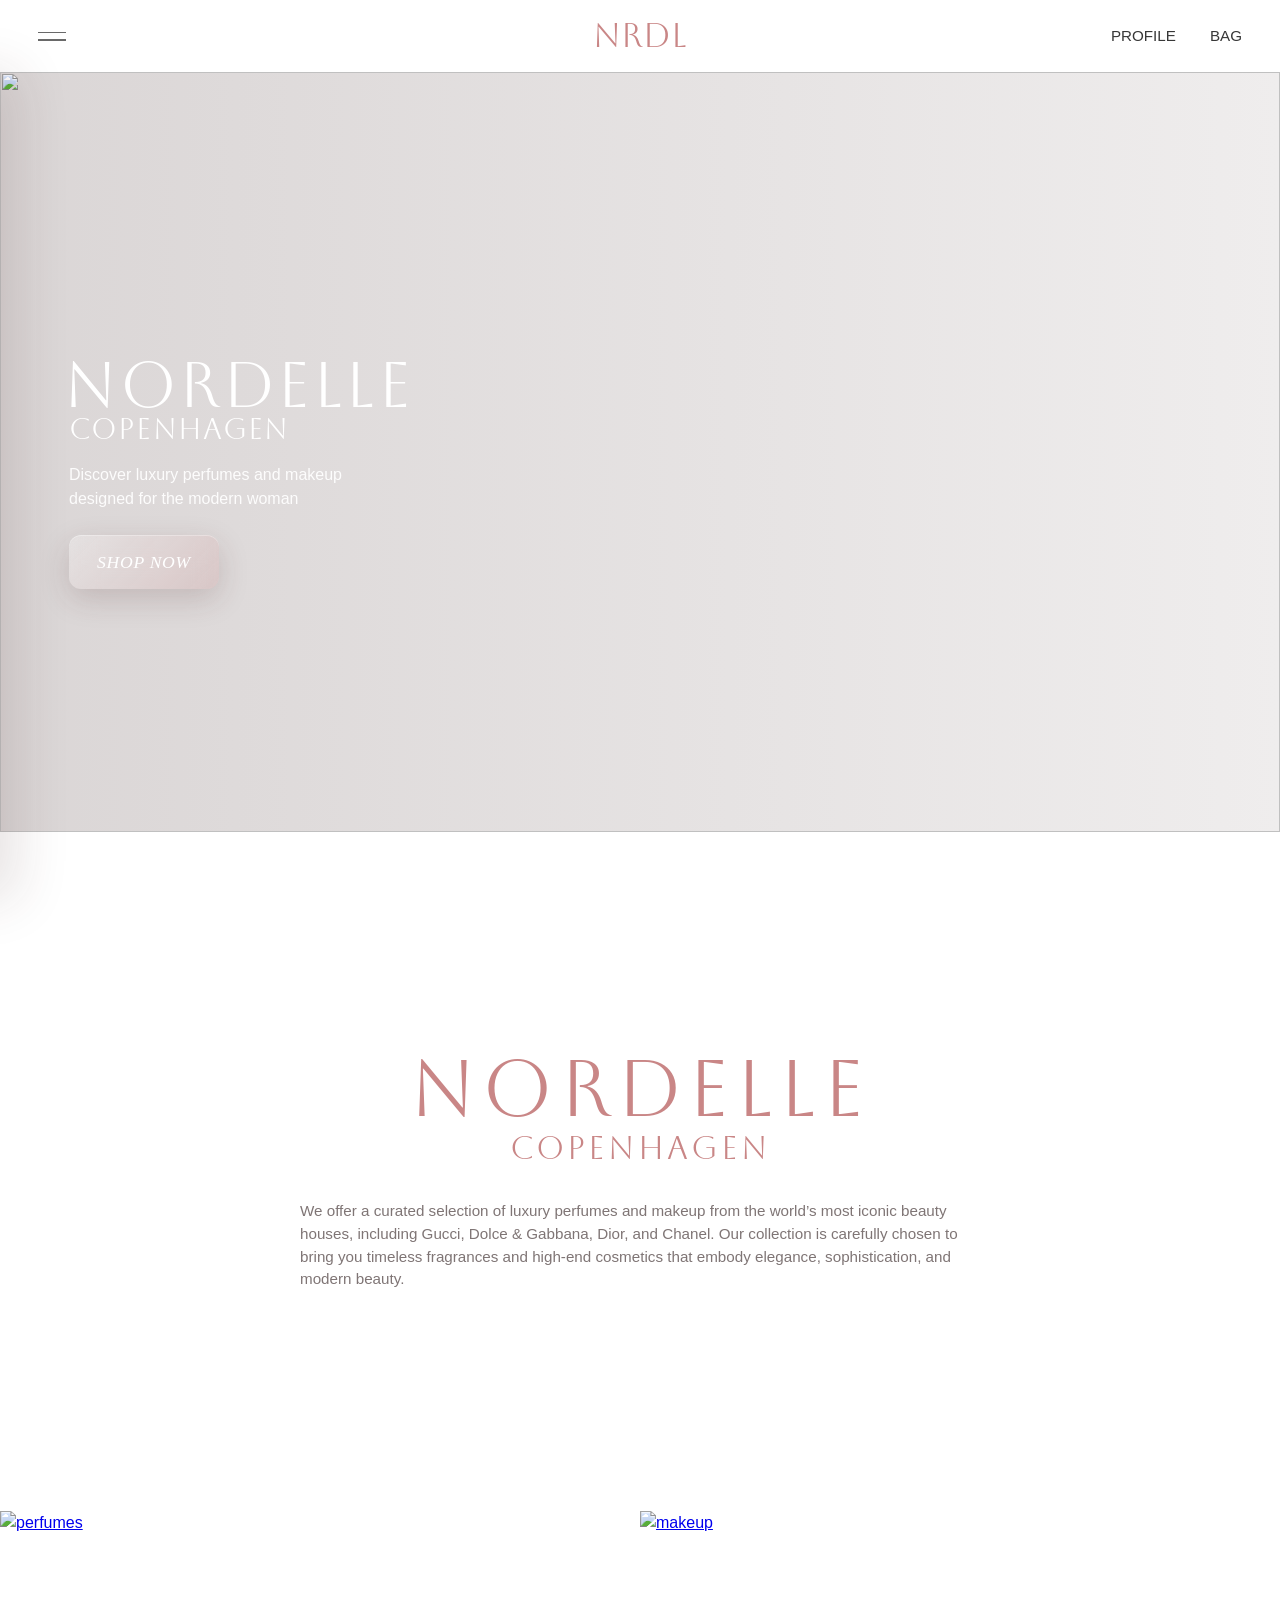
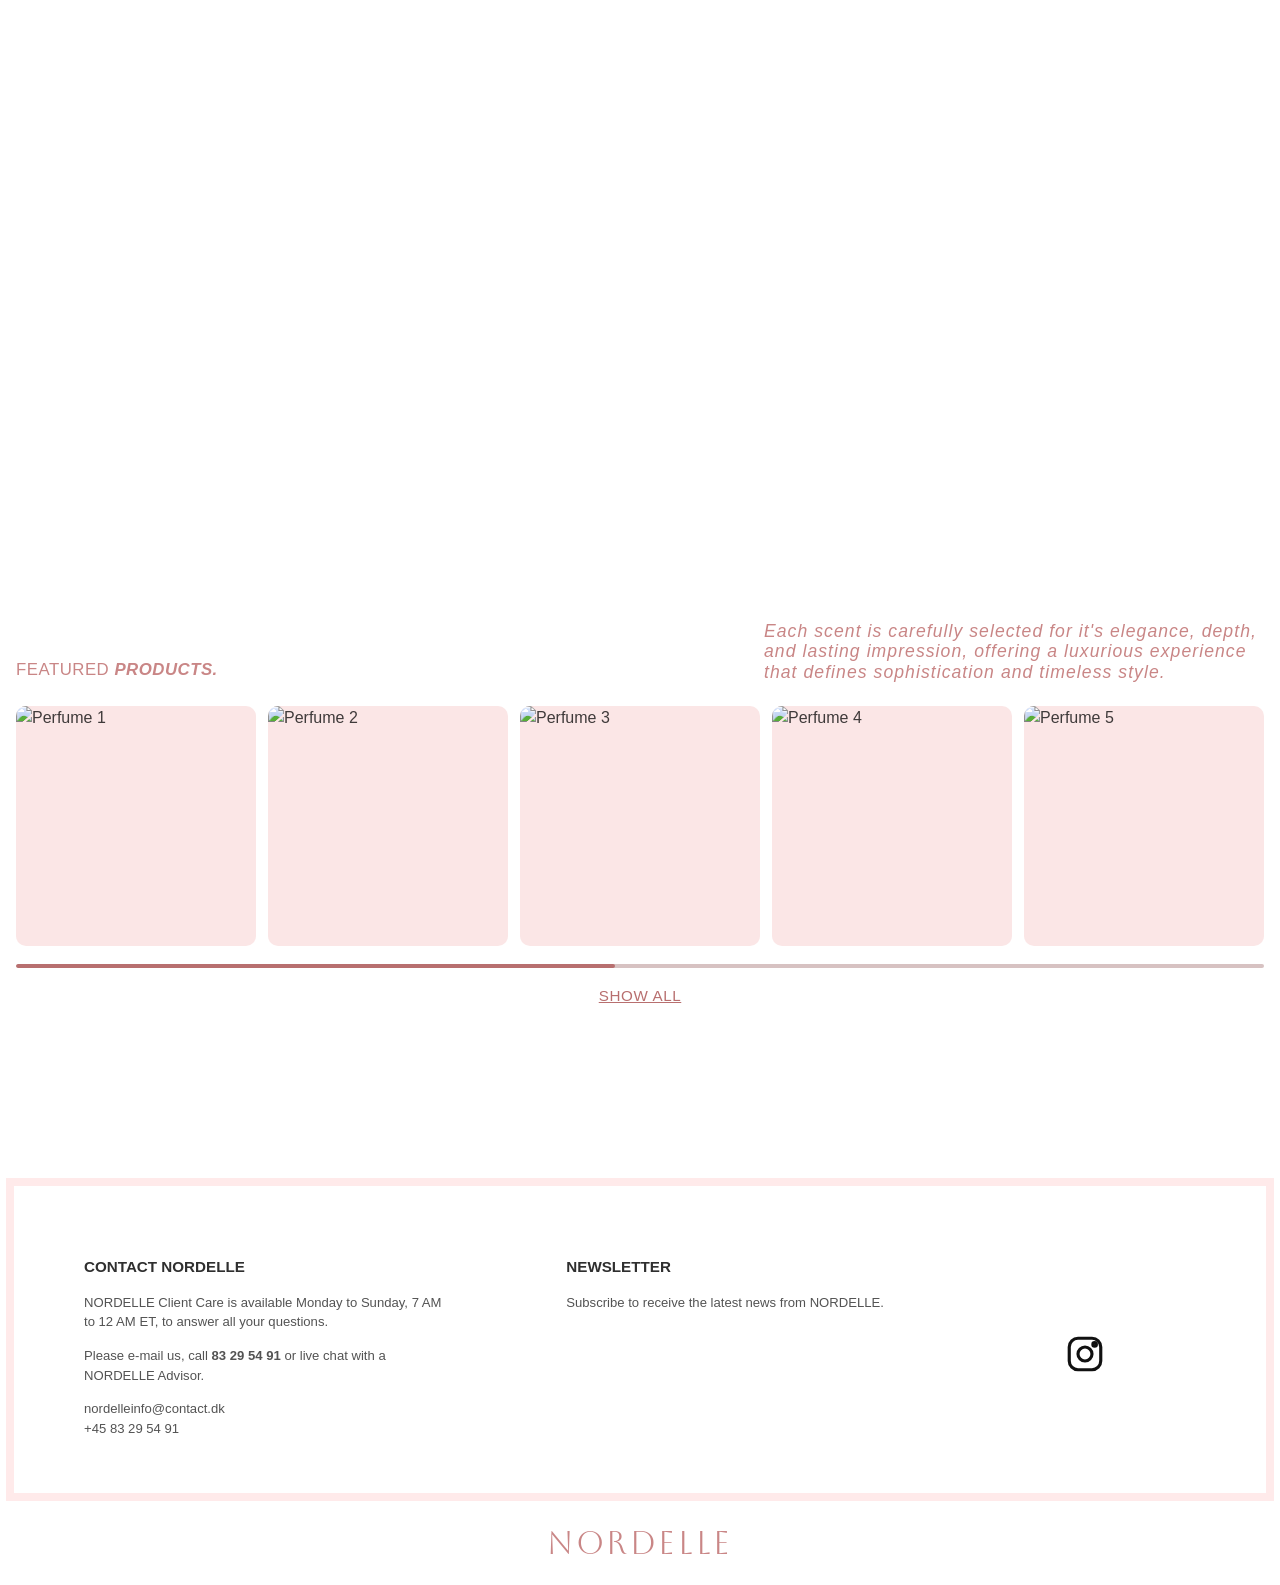
==== index.html @ d3d532df "Add files via upload" ====
<!doctype html>
<html lang="da">
  <head>
    <meta charset="UTF-8" />
    <meta name="viewport" content="width=device-width, initial-scale=1.0" />
    <title>Nordelle Copenhagen</title>
    <link rel="stylesheet" href="css/index.css" />
    <link rel="stylesheet" href="css/generel.css" />
    <link rel="stylesheet" href="css/header_footer.css" />
    <link rel="preconnect" href="https://fonts.googleapis.com" />
    <link rel="preconnect" href="https://fonts.gstatic.com" crossorigin />
    <link rel="preconnect" href="https://fonts.googleapis.com" />
    <link rel="preconnect" href="https://fonts.gstatic.com" crossorigin />
    <link
      href="https://fonts.googleapis.com/css2?family=Aboreto&display=swap"
      rel="stylesheet"
    />
    <meta name="robots" content="noindex" />
  </head>
  <body>
    <!-- Header -->
    <header class="site-header">
      <div class="nav-left">
        <button
          class="menu-btn"
          type="button"
          aria-label="Open menu"
          aria-expanded="false"
          aria-controls="site-menu"
        >
          <span></span>
          <span></span>
        </button>
      </div>

      <a class="logo" href="index.html">NRDL</a>

      <nav class="nav-right">
        <a href="#">PROFILE</a>
        <a href="#">BAG</a>
      </nav>
    </header>

    <!-- Burgermenu -->
    <div class="menu-backdrop" hidden></div>
    <aside class="site-menu" id="site-menu" aria-hidden="true">
      <div class="site-menu-inner">
        <p class="site-menu-label">Collections</p>
        <nav class="site-menu-nav" aria-label="Site menu">
          <a href="parfumer.html">Perfumes</a>
          <a href="makeup.html">Makeup</a>
        </nav>
      </div>
    </aside>
    <!-- Hero -->
    <section class="hero">
      <div class="hero-overlay">
        <div class="hero-content">
          <h1>NORDELLE</h1>
          <h2 class="undertekst">COPENHAGEN</h2>
          <p>
            Discover luxury perfumes and makeup designed for the modern woman
          </p>
          <a href="parfumer.html" class="btn-shop">SHOP NOW</a>
        </div>
        <img class="BG" src="billeder/BG.png" alt="" />
      </div>
    </section>

    <!-- Intro -->
    <section class="intro">
      <div class="intro-inner">
        <h2>NORDELLE</h2>
        <span class="subheading">COPENHAGEN</span>
        <p>
          We offer a curated selection of luxury perfumes and makeup from the
          world’s most iconic beauty houses, including Gucci, Dolce &amp;
          Gabbana, Dior, and Chanel. Our collection is carefully chosen to bring
          you timeless fragrances and high-end cosmetics that embody elegance,
          sophistication, and modern beauty.
        </p>
      </div>
    </section>

    <!-- Categories -->
    <section class="categories">
      <a class="perfume-category category-perfume" href="parfumer.html">
        <img src="billeder/PARFUME.png" alt="perfumes" />
        <span class="mobile-category-title">Perfumes</span>
        <span class="category-overlay">
          <span class="category-overlay-text">VIEW OUR PERFUMES</span>
        </span>
      </a>

      <a class="makeup-category category-makeup" href="makeup.html">
        <img src="billeder/MAKE UP.png" alt="makeup" />
        <span class="mobile-category-title">Makeup</span>
        <span class="category-overlay">
          <span class="category-overlay-text">VIEW OUR MAKEUP</span>
        </span>
      </a>
    </section>

    <!-- Products -->
    <section class="products-section">
      <div class="products-header">
        <div>
          <h3>FEATURED <em>PRODUCTS.</em></h3>
        </div>
        <p>
          Each scent is carefully selected for it's elegance, depth, and lasting
          impression, offering a luxurious experience that defines
          sophistication and timeless style.
        </p>
      </div>

      <div class="product-slider">
        <div class="product-card">
          <img src="billeder/calvin.png" alt="Perfume 1" />
        </div>
        <div class="product-card">
          <img src="billeder/chanel.png" alt="Perfume 2" />
        </div>
        <div class="product-card">
          <img src="billeder/dolce.png" alt="Perfume 3" />
        </div>
        <div class="product-card">
          <img src="billeder/gucci.png" alt="Perfume 4" />
        </div>
        <div class="product-card">
          <img src="billeder/dior.png" alt="Perfume 5" />
        </div>
      </div>

      <div class="slider-line">
        <div class="slider-progress"></div>
      </div>

      <div class="show-all-wrap">
        <a href="perfumes.html" class="show-all">SHOW ALL</a>
      </div>
    </section>

    <!-- Footer -->
    <footer class="site-footer">
      <div class="footer-box">
        <div class="footer-col">
          <h4>CONTACT NORDELLE</h4>
          <p>
            NORDELLE Client Care is available Monday to Sunday, 7 AM to 12 AM
            ET, to answer all your questions.
          </p>
          <p>
            Please e-mail us, call <strong>83 29 54 91</strong> or live chat
            with a NORDELLE Advisor.
          </p>
          <p>
            nordelleinfo@contact.dk<br />
            +45 83 29 54 91
          </p>
        </div>

        <div class="footer-col">
          <h4>NEWSLETTER</h4>
          <p>Subscribe to receive the latest news from NORDELLE.</p>
        </div>

        <div class="footer-col footer-social">
          <a href="#" aria-label="Instagram" class="instagram-icon">
            <svg
              viewBox="0 0 24 24"
              fill="none"
              stroke="currentColor"
              stroke-width="1.8"
              stroke-linecap="round"
              stroke-linejoin="round"
            >
              <rect x="3" y="3" width="18" height="18" rx="5" ry="5"></rect>
              <circle cx="12" cy="12" r="4"></circle>
              <circle cx="17.5" cy="6.5" r="1"></circle>
            </svg>
          </a>
        </div>
      </div>

      <div class="footer-brand">NORDELLE</div>
    </footer>
    <script src="menu.js"></script>
  </body>
</html>
---- css/index.css ----
* {
  margin: 0;
  padding: 0;
  box-sizing: border-box;
}

:root {
  --bg: #ffffff;
  --rose: #c98686;
  --rose-dark: #b86f6f;
  --text: #3f3a3a;
  --muted: #7f7575;
  --white: #ffffff;
  --border-soft: #ead6d6;
}

body {
  background: var(--bg);
  color: var(--text);
  font-family: "Montserrat", sans-serif;
  line-height: 1.5;
}

body > * {
  max-width: 1500px;
  margin-left: auto;
  margin-right: auto;
}

/* Header */
.site-header {
  position: sticky;
  top: 0;
  z-index: 20;
  height: 72px;
  background: #ffffffff;
  display: grid;
  grid-template-columns: 1fr auto 1fr;
  align-items: center;
  padding: 0 38px;
}

.logo {
  justify-self: center;
  font-family: Aboreto;
  font-weight: 400;
  font-style: normal;
  font-size: 2.1rem;
  color: var(--rose);
}

.nav-left {
  justify-self: start;
}

.menu-btn {
  background: transparent;
  border: none;
  cursor: pointer;
  width: 28px;
  display: flex;
  flex-direction: column;
  gap: 6px;
  position: relative;
  z-index: 41;
}

.menu-btn span {
  display: block;
  height: 1.5px;
  width: 100%;
  background: #696969;
  transition:
    transform 0.25s ease,
    opacity 0.25s ease;
}

body.menu-open {
  overflow: hidden;
}

body.menu-open .menu-btn span:first-child {
  transform: translateY(3.75px) rotate(45deg);
}

body.menu-open .menu-btn span:last-child {
  transform: translateY(-3.75px) rotate(-45deg);
}

.menu-backdrop {
  position: fixed;
  inset: 0;
  z-index: 30;
  background: rgba(32, 18, 18, 0.24);
  backdrop-filter: blur(6px);
  -webkit-backdrop-filter: blur(6px);
}

.site-menu {
  position: fixed;
  top: 72px;
  left: 0;
  bottom: 0;
  width: min(360px, 86vw);
  z-index: 40;
  background: rgba(255, 250, 250, 0.82);
  border-right: 1px solid rgba(201, 134, 134, 0.22);
  box-shadow: 18px 0 50px rgba(66, 37, 37, 0.12);
  backdrop-filter: blur(20px);
  -webkit-backdrop-filter: blur(20px);
  transform: translateX(-100%);
  transition: transform 0.3s ease;
}

body.menu-open .site-menu {
  transform: translateX(0);
}

.site-menu-inner {
  padding: 34px 26px;
}

.site-menu-label {
  margin-bottom: 18px;
  color: var(--muted);
  font-size: 0.82rem;
  letter-spacing: 0.16em;
  text-transform: uppercase;
}

.site-menu-nav {
  display: grid;
  gap: 12px;
}

.site-menu-nav a {
  color: var(--text);
  text-decoration: none;
  font-family: "Cormorant Garamond", serif;
  font-size: 2rem;
  letter-spacing: 0.04em;
}

.site-menu-nav a:hover,
.site-menu-nav a:focus-visible {
  color: var(--rose);
}

.nav-right {
  justify-self: end;
  display: flex;
  gap: 34px;
}

.nav-right a {
  text-decoration: none;
  color: #373737;
  font-size: 0.95rem;
  font-weight: 500;
}

/* Hero */
.hero {
  min-height: 760px;
  background:
    linear-gradient(to right, rgba(51, 26, 26, 0.18), rgba(51, 26, 26, 0.08)),
    url("images/hero.jpg") center center / cover no-repeat;
  position: relative;
}

.hero-overlay {
  min-height: 760px;
  display: flex;
  align-items: center;
  padding: 0 64px;
  position: relative;
  overflow: hidden;
}

.hero-content {
  max-width: 420px;
  color: var(--white);
  margin-top: 40px;
  position: relative;
  z-index: 2;
}

.hero-content h1 {
  font-family: aboreto;
  font-size: 4rem;
  font-weight: 400;
  line-height: 0.95;
  letter-spacing: 0.04em;
  margin-bottom: 20px;
}

.hero-content p {
  font-size: 1rem;
  max-width: 320px;
  margin-bottom: 24px;
  color: rgba(255, 255, 255, 0.92);
  margin-left: 5px;
}

.undertekst {
  font-family: Aboreto;
  font-size: 1.8rem;
  font-weight: 400;
  line-height: 0.95;
  letter-spacing: 0.04em;
  margin-top: -20px;
  margin-bottom: 20px;
  margin-left: 5px;
}
.btn-shop {
  display: inline-block;
  min-width: 150px;
  text-align: center;
  text-decoration: none;
  padding: 14px 26px;
  border-radius: 12px;
  background: linear-gradient(135deg, #ffffff42, #c9868638);
  margin-left: 5px;
  box-shadow:
    inset 0 1px 0 rgba(255, 255, 255, 0.32),
    0 10px 30px rgba(77, 39, 39, 0.18);
  backdrop-filter: blur(12px);
  -webkit-backdrop-filter: blur(12px);
  color: var(--white);
  font-family: "Cormorant Garamond", serif;
  font-style: italic;
  font-size: 1.1rem;
  letter-spacing: 0.04em;
  transition:
    transform 0.25s ease,
    background 0.25s ease,
    border-color 0.25s ease,
    box-shadow 0.25s ease;
}

.btn-shop:hover {
  background: linear-gradient(
    135deg,
    rgba(236, 120, 120, 0.34),
    rgba(201, 134, 134, 0.32)
  );

  box-shadow:
    inset 0 1px 0 rgba(255, 255, 255, 0.4),
    0 14px 34px rgba(77, 39, 39, 0.24);
  color: var(--white);
}

.BG {
  position: absolute;
  inset: 0;
  width: 100%;
  height: 100%;
  object-fit: cover;
  object-position: center 5%;
  z-index: 1;
}

/* Intro */
.intro {
  padding: 220px 20px 220px;
}

.intro-inner {
  max-width: 760px;
  margin: 0 auto;
  text-align: center;
}

.intro h2 {
  font-family: aboreto;
  font-size: 5rem;
  font-weight: 400;
  letter-spacing: 0.08em;
  line-height: 0.9;
  color: var(--rose);
}

.subheading {
  display: block;
  font-family: Aboreto;
  color: var(--rose);
  font-size: 2rem;
  letter-spacing: 0.1em;
  margin-bottom: 28px;
}

.intro p {
  max-width: 680px;
  margin: 0 auto;
  font-size: 0.95rem;
  color: var(--muted);
  text-align: left;
}

/* Categories */
.categories {
  width: 100%;
  margin: 0 auto;
  display: grid;
  grid-template-columns: repeat(2, minmax(0, 1fr));
  gap: 0;
}

.perfume-category,
.makeup-category {
  position: relative;
  display: block;
  width: 100%;
  min-width: 0;
  overflow: hidden;
}

.perfume-category img,
.makeup-category img {
  display: block;
  width: 100%;
  height: 620px;
  object-fit: cover;
  transition: transform 0.35s ease;
}

.category-overlay {
  position: absolute;
  inset: 0;
  display: grid;
  place-items: center;
  background: rgba(201, 134, 134, 0.18);
  backdrop-filter: blur(0px);
  -webkit-backdrop-filter: blur(0px);
  opacity: 0;
  transition:
    opacity 0.35s ease,
    backdrop-filter 0.35s ease,
    -webkit-backdrop-filter 0.35s ease,
    background 0.35s ease;
}

.mobile-category-title {
  display: none;
}

.category-overlay-text {
  color: var(--white);
  font-family: inter, sans-serif;
  font-weight: 300;
  font-size: clamp(1rem, 1.8vw, 1.5rem);
  letter-spacing: 0.18em;
  text-transform: uppercase;
  padding: 14px 22px;
  border: 1px solid rgba(255, 255, 255, 0.5);
  background: rgba(255, 255, 255, 0.08);
  box-shadow: 0 10px 30px rgba(111, 63, 63, 0.16);
  transform: translateY(10px);
  transition:
    transform 0.35s ease,
    background 0.35s ease,
    border-color 0.35s ease;
}

.category-perfume:hover img,
.category-makeup:hover img,
.category-perfume:focus-visible img,
.category-makeup:focus-visible img {
  transform: scale(1.03);
}

.category-perfume:hover .category-overlay,
.category-makeup:hover .category-overlay,
.category-perfume:focus-visible .category-overlay,
.category-makeup:focus-visible .category-overlay {
  opacity: 1;
  background: rgba(201, 134, 134, 0.3);
  backdrop-filter: blur(14px);
  -webkit-backdrop-filter: blur(14px);
}

.category-perfume:hover .category-overlay-text,
.category-makeup:hover .category-overlay-text,
.category-perfume:focus-visible .category-overlay-text,
.category-makeup:focus-visible .category-overlay-text {
  transform: translateY(0);
  background: rgba(255, 255, 255, 0.14);
  border-color: rgba(255, 255, 255, 0.7);
}

.category-card {
  position: relative;
  min-height: 420px;
  background-size: cover;
  background-position: center;
  text-decoration: none;
  overflow: hidden;
}

.category-card::after {
  content: "";
  position: absolute;
  inset: 0;
  background: linear-gradient(to top, rgba(0, 0, 0, 0.18), rgba(0, 0, 0, 0.02));
}

.category-card span {
  position: absolute;
  left: 18px;
  bottom: 18px;
  z-index: 2;
  color: white;
  font-family: "Montserrat", sans-serif;
  font-size: 1.15rem;
  letter-spacing: 0.06em;
  font-weight: 300;
}

.category-perfume {
  background-image: url("images/category-perfume.jpg");
}

.category-makeup {
  background-image: url("images/category-makeup.jpg");
}

/* Products */
.products-section {
  padding: 90px 16px 100px;
}

.products-header {
  max-width: 1600px;
  margin: 0 auto 24px;
  display: grid;
  grid-template-columns: 1.2fr 1fr;
  gap: 40px;
  align-items: end;
}

.products-header h3 {
  font-size: 1.05rem;
  font-weight: 400;
  color: var(--rose);
  letter-spacing: 0.03em;
}

.products-header h3 em {
  font-style: italic;
  font-weight: 600;
}

.products-header p {
  font-family: inter, sans-serif;
  font-weight: 300;
  font-style: italic;
  color: var(--rose);
  font-size: 1.1rem;
  letter-spacing: 0.06em;
  max-width: 500px;
  justify-self: end;
  line-height: 1.15;
}

.product-slider {
  max-width: 1600px;
  margin: 0 auto;
  display: grid;
  grid-template-columns: repeat(5, minmax(200px, 1fr));
  gap: 12px;
  overflow: hidden;
}

.product-card {
  background: #fbe6e6;
  border-radius: 10px;
  overflow: hidden;
  aspect-ratio: 1 / 1;
}

.product-card img {
  width: 100%;
  height: 100%;
  object-fit: cover;
  display: block;
}

/* Slider line */
.slider-line {
  max-width: 1560px;
  height: 4px;
  background: #d7c2c2;
  margin: 18px auto 16px;
  border-radius: 999px;
  overflow: hidden;
}

.slider-progress {
  width: 48%;
  height: 100%;
  background: var(--rose-dark);
  border-radius: 999px;
}

/* Show all */
.show-all-wrap {
  text-align: center;
}

.show-all {
  color: var(--rose-dark);
  text-decoration: underline;
  font-size: 0.95rem;
  letter-spacing: 0.04em;
}

/* Footer */
.site-footer {
  padding: 70px 6px 18px;
}

.footer-box {
  max-width: 1580px;
  margin: 0 auto;
  background: #ffffff;
  border: 8px solid #ffeaea;
  min-height: 290px;
  display: grid;
  grid-template-columns: 1.2fr 1fr 0.6fr;
  gap: 40px;
  padding: 70px 70px 40px;
  align-items: start;
}

.footer-col h4 {
  font-size: 0.95rem;
  margin-bottom: 14px;
  font-weight: 700;
  color: #2f2f2f;
}

.footer-col p {
  font-size: 0.82rem;
  color: #535353;
  max-width: 360px;
  margin-bottom: 14px;
}

.footer-social {
  display: flex;
  justify-content: center;
  align-items: center;
  height: 100%;
}

.instagram-icon {
  width: 42px;
  height: 42px;
  color: #111;
  display: inline-flex;
  align-items: center;
  justify-content: center;
}

.instagram-icon svg {
  width: 100%;
  height: 100%;
}

.footer-brand {
  text-align: center;
  margin-top: 18px;
  font-family: aboreto;
  color: var(--rose);
  font-size: 2rem;
  letter-spacing: 0.08em;
}

.collection-page {
  min-height: 100vh;
}

.collection-hero {
  min-height: 72vh;
  display: grid;
  align-items: center;
  padding: 80px 48px;
  background:
    linear-gradient(135deg, rgba(54, 27, 27, 0.32), rgba(54, 27, 27, 0.1)),
    radial-gradient(circle at top, rgba(201, 134, 134, 0.28), transparent 48%),
    #f7f0f0;
}

.collection-hero-inner {
  width: min(100%, 1100px);
  margin: 0 auto;
  display: grid;
  grid-template-columns: 1.1fr 0.9fr;
  gap: 36px;
  align-items: center;
}

.collection-copy h1 {
  font-family: "Cormorant Garamond", serif;
  font-size: clamp(3rem, 7vw, 5.4rem);
  line-height: 0.95;
  font-weight: 400;
  color: #fff;
}

.collection-copy p {
  max-width: 440px;
  margin-top: 18px;
  color: rgba(255, 255, 255, 0.88);
  font-size: 1rem;
}

.collection-copy .btn-shop {
  margin-top: 24px;
}

.collection-visual {
  min-height: 420px;
  border-radius: 24px;
  overflow: hidden;
  background: rgba(255, 255, 255, 0.22);
  box-shadow: 0 24px 60px rgba(79, 45, 45, 0.16);
}

.collection-visual img {
  width: 100%;
  height: 100%;
  display: block;
  object-fit: cover;
}

.collection-grid {
  width: min(100%, 1280px);
  margin: 0 auto;
  padding: 80px 24px 100px;
  display: grid;
  grid-template-columns: repeat(3, minmax(0, 1fr));
  gap: 18px;
}

.collection-card {
  background: #fff;
  border: 1px solid rgba(201, 134, 134, 0.14);
  border-radius: 18px;
  overflow: hidden;
  box-shadow: 0 16px 40px rgba(93, 62, 62, 0.08);
}

.collection-card img {
  width: 100%;
  aspect-ratio: 1 / 1.1;
  display: block;
  object-fit: cover;
}

.collection-card-body {
  padding: 18px 18px 22px;
}

.collection-card-body h2 {
  font-family: "Cormorant Garamond", serif;
  font-size: 1.6rem;
  font-weight: 500;
  color: var(--text);
}

.collection-card-body p {
  margin-top: 8px;
  color: var(--muted);
  font-size: 0.92rem;
}

@media (max-width: 1200px) {
  body > * {
    max-width: 100%;
  }

  .hero,
  .hero-overlay {
    min-height: 680px;
  }

  .intro {
    padding: 160px 32px;
  }

  .perfume-category img,
  .makeup-category img {
    height: clamp(360px, 42vw, 520px);
  }

  .products-header {
    grid-template-columns: 1fr;
    gap: 20px;
  }

  .products-header p {
    justify-self: start;
    max-width: 680px;
  }

  .product-slider {
    grid-template-columns: repeat(3, minmax(0, 1fr));
  }

  .footer-box {
    grid-template-columns: 1fr 1fr;
    padding: 56px 40px 36px;
  }

  .footer-social {
    justify-content: flex-start;
    grid-column: 1 / -1;
  }

  .collection-hero-inner {
    grid-template-columns: 1fr;
  }

  .collection-grid {
    grid-template-columns: repeat(2, minmax(0, 1fr));
  }
}

@media (max-width: 768px) {
  .site-header {
    padding: 0 20px;
    height: 64px;
  }

  .nav-right {
    gap: 16px;
  }

  .nav-right a {
    font-size: 0.8rem;
  }

  .logo {
    font-size: 1.8rem;
  }

  .site-menu {
    top: 64px;
  }

  .hero,
  .hero-overlay {
    min-height: 560px;
  }

  .hero-overlay {
    padding: 0 28px;
  }

  .hero-content {
    max-width: 320px;
    margin-top: 20px;
  }

  .hero-content h1 {
    font-size: 2.7rem;
    margin-bottom: 14px;
  }

  .undertekst {
    font-size: 1.35rem;
    margin-top: -16px;
    margin-bottom: 16px;
  }

  .hero-content p {
    font-size: 0.92rem;
    max-width: 280px;
  }

  .btn-shop {
    padding: 12px 20px;
    font-size: 1rem;
  }

  .intro {
    padding: 100px 24px;
  }

  .intro h2 {
    font-size: 3.4rem;
  }

  .subheading {
    font-size: 1.5rem;
    margin-bottom: 20px;
  }

  .intro p {
    font-size: 0.92rem;
  }

  .categories {
    grid-template-columns: 1fr;
  }

  .perfume-category img,
  .makeup-category img {
    height: clamp(300px, 72vw, 420px);
  }

  .category-overlay-text {
    font-size: 0.92rem;
    letter-spacing: 0.12em;
    padding: 12px 18px;
  }

  .products-section {
    padding: 70px 20px 80px;
  }

  .product-slider {
    grid-template-columns: repeat(2, minmax(0, 1fr));
  }

  .footer-box {
    grid-template-columns: 1fr;
    gap: 28px;
    padding: 40px 24px 30px;
    border-width: 6px;
  }

  .collection-hero {
    min-height: auto;
    padding: 64px 24px;
  }

  .collection-visual {
    min-height: 320px;
  }

  .collection-grid {
    padding: 60px 20px 80px;
    grid-template-columns: 1fr;
  }
}

@media (max-width: 480px) {
  .site-header {
    grid-template-columns: auto 1fr auto;
    gap: 12px;
    padding: 0 14px;
  }

  .nav-right {
    gap: 10px;
  }

  .nav-right a {
    font-size: 0.72rem;
  }

  .logo {
    font-size: 1.55rem;
  }

  .site-menu {
    top: 64px;
    width: 100%;
  }

  .site-menu-inner {
    padding: 26px 18px;
  }

  .site-menu-nav a {
    font-size: 1.7rem;
  }

  .hero,
  .hero-overlay {
    min-height: 480px;
  }

  .hero-overlay {
    padding: 0 18px;
  }

  .hero-content h1 {
    font-size: 2.15rem;
  }

  .undertekst {
    font-size: 1.1rem;
  }

  .hero-content p {
    font-size: 0.86rem;
    max-width: 240px;
  }

  .intro {
    padding: 72px 18px;
  }

  .intro h2 {
    font-size: 2.55rem;
  }

  .subheading {
    font-size: 1.2rem;
  }

  .perfume-category img,
  .makeup-category img {
    height: 260px;
  }

  .mobile-category-title {
    position: absolute;
    inset: 0;
    z-index: 1;
    display: grid;
    place-items: center;
    color: var(--white);
    font-family: "Cormorant Garamond", serif;
    font-size: 1.8rem;
    letter-spacing: 0.08em;
    text-transform: uppercase;
    text-shadow: 0 8px 24px rgba(44, 24, 24, 0.3);
    pointer-events: none;
  }

  .category-overlay-text {
    font-size: 0.8rem;
    letter-spacing: 0.1em;
    padding: 10px 14px;
  }

  .products-header p {
    font-size: 0.92rem;
    line-height: 1.3;
  }

  .product-slider {
    grid-template-columns: 1fr;
  }

  .site-footer {
    padding: 50px 0 18px;
  }

  .footer-box {
    padding: 28px 18px 24px;
  }

  .footer-brand {
    font-size: 1.6rem;
  }

  .collection-hero {
    padding: 52px 18px;
  }

  .collection-copy p {
    font-size: 0.92rem;
  }

  .collection-visual {
    min-height: 260px;
    border-radius: 18px;
  }

  .collection-card-body h2 {
    font-size: 1.4rem;
  }
}
---- css/generel.css ----
* {
  margin: 0;
  padding: 0;
  box-sizing: border-box;
}

:root {
  --bg: #ffffff;
  --rose: #c98686;
  --rose-dark: #b86f6f;
  --text: #3f3a3a;
  --muted: #7f7575;
  --white: #ffffff;
  --border-soft: #ead6d6;
}

body {
  background: var(--bg);
  color: var(--text);
  font-family: "Montserrat", sans-serif;
  line-height: 1.5;
}

body > * {
  max-width: 1500px;
  margin-left: auto;
  margin-right: auto;
}
---- css/header_footer.css ----
/* Header */
.site-header {
  position: sticky;
  top: 0;
  z-index: 20;
  height: 72px;
  background: #ffffffff;
  display: grid;
  grid-template-columns: 1fr auto 1fr;
  align-items: center;
  padding: 0 38px;
}

.logo {
  justify-self: center;
  font-family: Aboreto;
  font-weight: 400;
  font-style: normal;
  font-size: 2.1rem;
  color: var(--rose);
  text-decoration: none;
}

.nav-left {
  justify-self: start;
}

.menu-btn {
  background: transparent;
  border: none;
  cursor: pointer;
  width: 28px;
  display: flex;
  flex-direction: column;
  gap: 6px;
  position: relative;
  z-index: 41;
}

.menu-btn span {
  display: block;
  height: 1.5px;
  width: 100%;
  background: #696969;
  transition:
    transform 0.25s ease,
    opacity 0.25s ease;
}

body.menu-open {
  overflow: hidden;
}

body.menu-open .menu-btn span:first-child {
  transform: translateY(3.75px) rotate(45deg);
}

body.menu-open .menu-btn span:last-child {
  transform: translateY(-3.75px) rotate(-45deg);
}

.menu-backdrop {
  position: fixed;
  inset: 0;
  z-index: 30;
  background: rgba(32, 18, 18, 0.24);
  backdrop-filter: blur(6px);
  -webkit-backdrop-filter: blur(6px);
}

.site-menu {
  position: fixed;
  top: 72px;
  left: 0;
  bottom: 0;
  width: min(360px, 86vw);
  z-index: 40;
  background: rgba(255, 250, 250, 0.82);
  border-right: 1px solid rgba(201, 134, 134, 0.22);
  box-shadow: 18px 0 50px rgba(66, 37, 37, 0.12);
  backdrop-filter: blur(20px);
  -webkit-backdrop-filter: blur(20px);
  transform: translateX(-100%);
  transition: transform 0.3s ease;
}

body.menu-open .site-menu {
  transform: translateX(0);
}

.site-menu-inner {
  padding: 34px 26px;
}

.site-menu-label {
  margin-bottom: 18px;
  color: var(--muted);
  font-size: 0.82rem;
  letter-spacing: 0.16em;
  text-transform: uppercase;
}

.site-menu-nav {
  display: grid;
  gap: 12px;
}

.site-menu-nav a {
  color: var(--text);
  text-decoration: none;
  font-family: "Cormorant Garamond", serif;
  font-size: 2rem;
  letter-spacing: 0.04em;
}

.site-menu-nav a:hover,
.site-menu-nav a:focus-visible {
  color: var(--rose);
}

.nav-right {
  justify-self: end;
  display: flex;
  gap: 34px;
}

.nav-right a {
  text-decoration: none;
  color: #373737;
  font-size: 0.95rem;
  font-weight: 500;
}

/* Footer */
.site-footer {
  padding: 70px 6px 18px;
}

.footer-box {
  max-width: 1580px;
  margin: 0 auto;
  background: #ffffff;
  border: 8px solid #ffeaea;
  min-height: 290px;
  display: grid;
  grid-template-columns: 1.2fr 1fr 0.6fr;
  gap: 40px;
  padding: 70px 70px 40px;
  align-items: start;
}

.footer-col h4 {
  font-size: 0.95rem;
  margin-bottom: 14px;
  font-weight: 700;
  color: #2f2f2f;
}

.footer-col p {
  font-size: 0.82rem;
  color: #535353;
  max-width: 360px;
  margin-bottom: 14px;
}

.footer-social {
  display: flex;
  justify-content: center;
  align-items: center;
  height: 100%;
}

.instagram-icon {
  width: 42px;
  height: 42px;
  color: #111;
  display: inline-flex;
  align-items: center;
  justify-content: center;
}

.instagram-icon svg {
  width: 100%;
  height: 100%;
}

.footer-brand {
  text-align: center;
  margin-top: 18px;
  font-family: aboreto;
  color: var(--rose);
  font-size: 2rem;
  letter-spacing: 0.08em;
}

.collection-page {
  min-height: 100vh;
}

.collection-hero {
  min-height: 72vh;
  display: grid;
  align-items: center;
  padding: 80px 48px;
  background:
    linear-gradient(135deg, rgba(54, 27, 27, 0.32), rgba(54, 27, 27, 0.1)),
    radial-gradient(circle at top, rgba(201, 134, 134, 0.28), transparent 48%),
    #f7f0f0;
}

.collection-hero-inner {
  width: min(100%, 1100px);
  margin: 0 auto;
  display: grid;
  grid-template-columns: 1.1fr 0.9fr;
  gap: 36px;
  align-items: center;
}

.collection-copy h1 {
  font-family: "Cormorant Garamond", serif;
  font-size: clamp(3rem, 7vw, 5.4rem);
  line-height: 0.95;
  font-weight: 400;
  color: #fff;
}

.collection-copy p {
  max-width: 440px;
  margin-top: 18px;
  color: rgba(255, 255, 255, 0.88);
  font-size: 1rem;
}

.collection-copy .btn-shop {
  margin-top: 24px;
}

.collection-visual {
  min-height: 420px;
  border-radius: 24px;
  overflow: hidden;
  background: rgba(255, 255, 255, 0.22);
  box-shadow: 0 24px 60px rgba(79, 45, 45, 0.16);
}

.collection-visual img {
  width: 100%;
  height: 100%;
  display: block;
  object-fit: cover;
}

.collection-grid {
  width: min(100%, 1280px);
  margin: 0 auto;
  padding: 80px 24px 100px;
  display: grid;
  grid-template-columns: repeat(3, minmax(0, 1fr));
  gap: 18px;
}

.collection-card {
  background: #fff;
  border: 1px solid rgba(201, 134, 134, 0.14);
  border-radius: 18px;
  overflow: hidden;
  box-shadow: 0 16px 40px rgba(93, 62, 62, 0.08);
}

.collection-card img {
  width: 100%;
  aspect-ratio: 1 / 1.1;
  display: block;
  object-fit: cover;
}

.collection-card-body {
  padding: 18px 18px 22px;
}

.collection-card-body h2 {
  font-family: "Cormorant Garamond", serif;
  font-size: 1.6rem;
  font-weight: 500;
  color: var(--text);
}

.collection-card-body p {
  margin-top: 8px;
  color: var(--muted);
  font-size: 0.92rem;
}

@media (max-width: 1200px) {
  body > * {
    max-width: 100%;
  }

  .hero,
  .hero-overlay {
    min-height: 680px;
  }

  .intro {
    padding: 160px 32px;
  }

  .perfume-category img,
  .makeup-category img {
    height: clamp(360px, 42vw, 520px);
  }

  .products-header {
    grid-template-columns: 1fr;
    gap: 20px;
  }

  .products-header p {
    justify-self: start;
    max-width: 680px;
  }

  .product-slider {
    grid-template-columns: repeat(3, minmax(0, 1fr));
  }

  .footer-box {
    grid-template-columns: 1fr 1fr;
    padding: 56px 40px 36px;
  }

  .footer-social {
    justify-content: flex-start;
    grid-column: 1 / -1;
  }

  .collection-hero-inner {
    grid-template-columns: 1fr;
  }

  .collection-grid {
    grid-template-columns: repeat(2, minmax(0, 1fr));
  }
}

@media (max-width: 768px) {
  .site-header {
    padding: 0 20px;
    height: 64px;
  }

  .nav-right {
    gap: 16px;
  }

  .nav-right a {
    font-size: 0.8rem;
  }

  .logo {
    font-size: 1.8rem;
  }

  .site-menu {
    top: 64px;
  }

  .hero,
  .hero-overlay {
    min-height: 560px;
  }

  .hero-overlay {
    padding: 0 28px;
  }

  .hero-content {
    max-width: 320px;
    margin-top: 20px;
  }

  .hero-content h1 {
    font-size: 2.7rem;
    margin-bottom: 14px;
  }

  .undertekst {
    font-size: 1.35rem;
    margin-top: -16px;
    margin-bottom: 16px;
  }

  .hero-content p {
    font-size: 0.92rem;
    max-width: 280px;
  }

  .btn-shop {
    padding: 12px 20px;
    font-size: 1rem;
  }

  .intro {
    padding: 100px 24px;
  }

  .intro h2 {
    font-size: 3.4rem;
  }

  .subheading {
    font-size: 1.5rem;
    margin-bottom: 20px;
  }

  .intro p {
    font-size: 0.92rem;
  }

  .categories {
    grid-template-columns: 1fr;
  }

  .perfume-category img,
  .makeup-category img {
    height: clamp(300px, 72vw, 420px);
  }

  .category-overlay-text {
    font-size: 0.92rem;
    letter-spacing: 0.12em;
    padding: 12px 18px;
  }

  .products-section {
    padding: 70px 20px 80px;
  }

  .product-slider {
    grid-template-columns: repeat(2, minmax(0, 1fr));
  }

  .footer-box {
    grid-template-columns: 1fr;
    gap: 28px;
    padding: 40px 24px 30px;
    border-width: 6px;
  }

  .collection-hero {
    min-height: auto;
    padding: 64px 24px;
  }

  .collection-visual {
    min-height: 320px;
  }

  .collection-grid {
    padding: 60px 20px 80px;
    grid-template-columns: 1fr;
  }
}

@media (max-width: 480px) {
  .site-header {
    grid-template-columns: auto 1fr auto;
    gap: 12px;
    padding: 0 14px;
  }

  .nav-right {
    gap: 10px;
  }

  .nav-right a {
    font-size: 0.72rem;
  }

  .logo {
    font-size: 1.55rem;
  }

  .site-menu {
    top: 64px;
    width: 100%;
  }

  .site-menu-inner {
    padding: 26px 18px;
  }

  .site-menu-nav a {
    font-size: 1.7rem;
  }

  .hero,
  .hero-overlay {
    min-height: 480px;
  }

  .hero-overlay {
    padding: 0 18px;
  }

  .hero-content h1 {
    font-size: 2.15rem;
  }

  .undertekst {
    font-size: 1.1rem;
  }

  .hero-content p {
    font-size: 0.86rem;
    max-width: 240px;
  }

  .intro {
    padding: 72px 18px;
  }

  .intro h2 {
    font-size: 2.55rem;
  }

  .subheading {
    font-size: 1.2rem;
  }

  .perfume-category img,
  .makeup-category img {
    height: 260px;
  }

  .mobile-category-title {
    position: absolute;
    inset: 0;
    z-index: 1;
    display: grid;
    place-items: center;
    color: var(--white);
    font-family: "Cormorant Garamond", serif;
    font-size: 1.8rem;
    letter-spacing: 0.08em;
    text-transform: uppercase;
    text-shadow: 0 8px 24px rgba(44, 24, 24, 0.3);
    pointer-events: none;
  }

  .category-overlay-text {
    font-size: 0.8rem;
    letter-spacing: 0.1em;
    padding: 10px 14px;
  }

  .products-header p {
    font-size: 0.92rem;
    line-height: 1.3;
  }

  .product-slider {
    grid-template-columns: 1fr;
  }

  .site-footer {
    padding: 50px 0 18px;
  }

  .footer-box {
    padding: 28px 18px 24px;
  }

  .footer-brand {
    font-size: 1.6rem;
  }

  .collection-hero {
    padding: 52px 18px;
  }

  .collection-copy p {
    font-size: 0.92rem;
  }

  .collection-visual {
    min-height: 260px;
    border-radius: 18px;
  }

  .collection-card-body h2 {
    font-size: 1.4rem;
  }
}
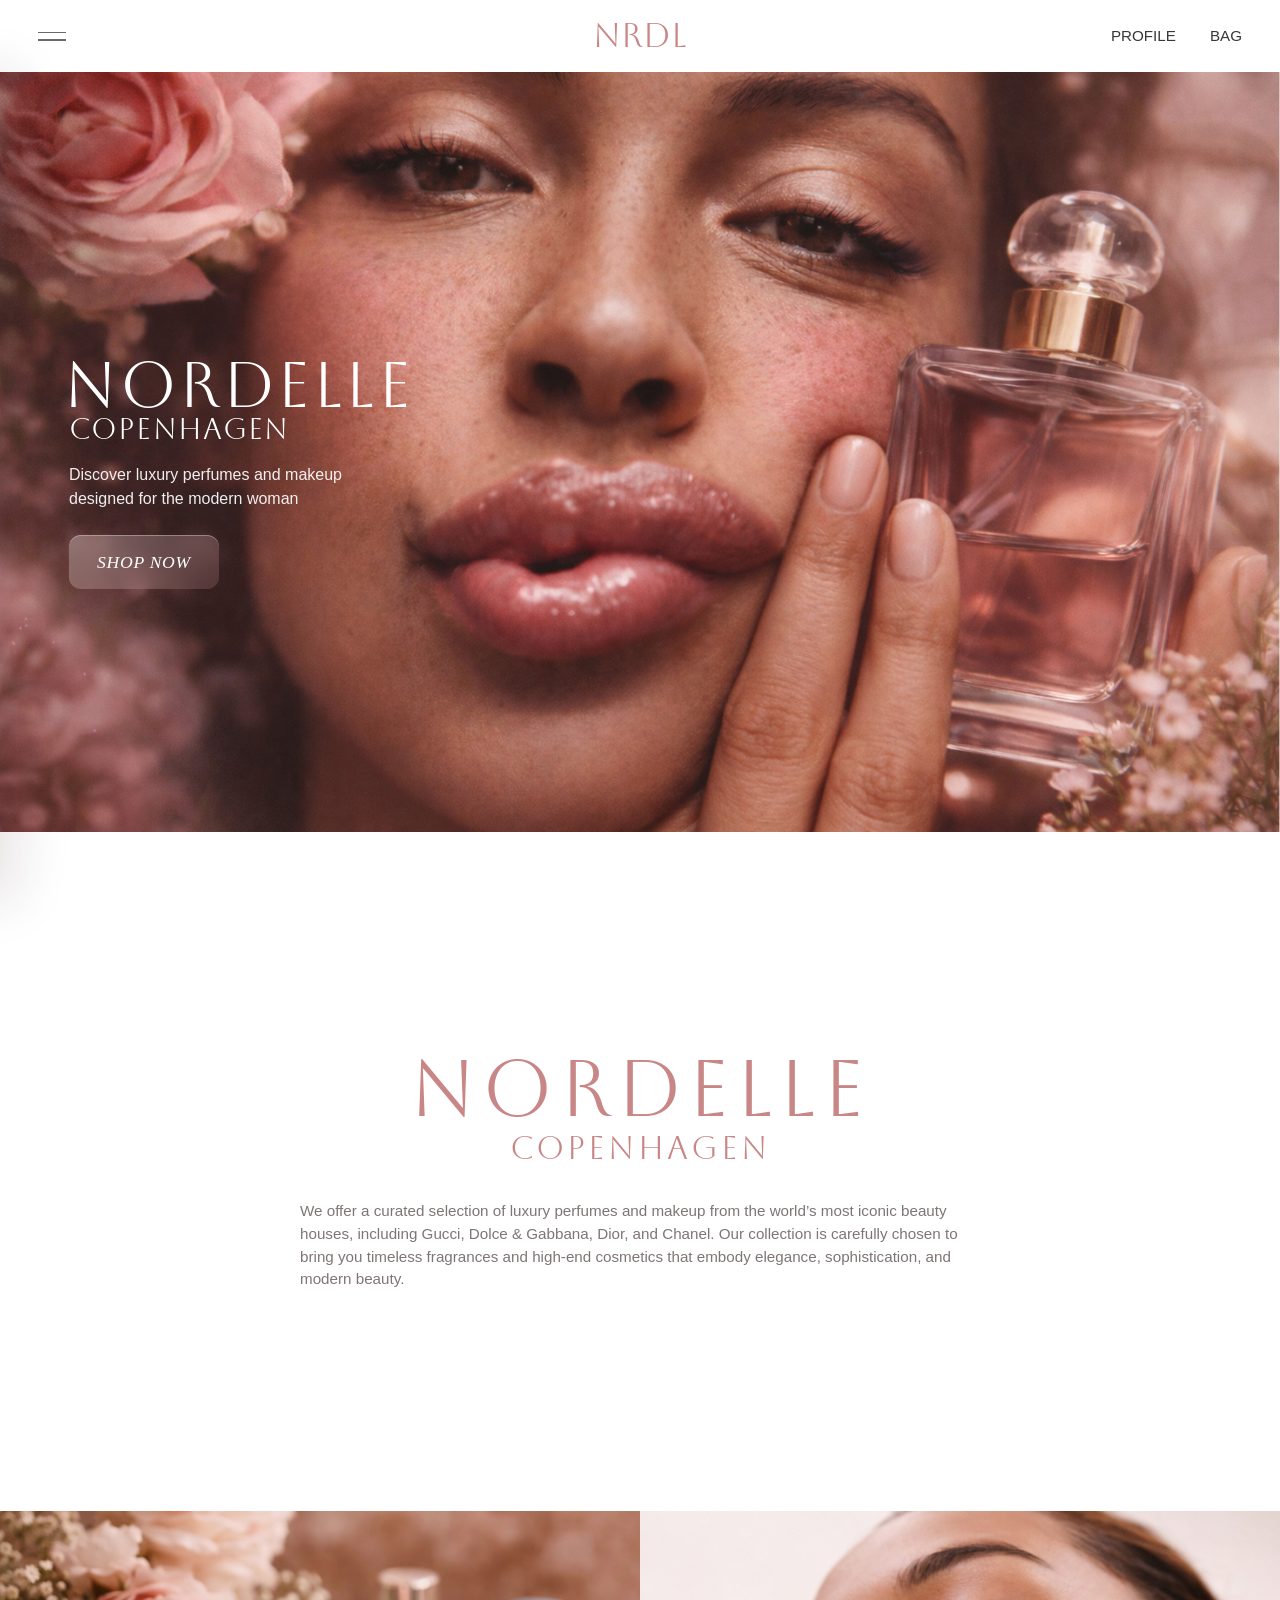
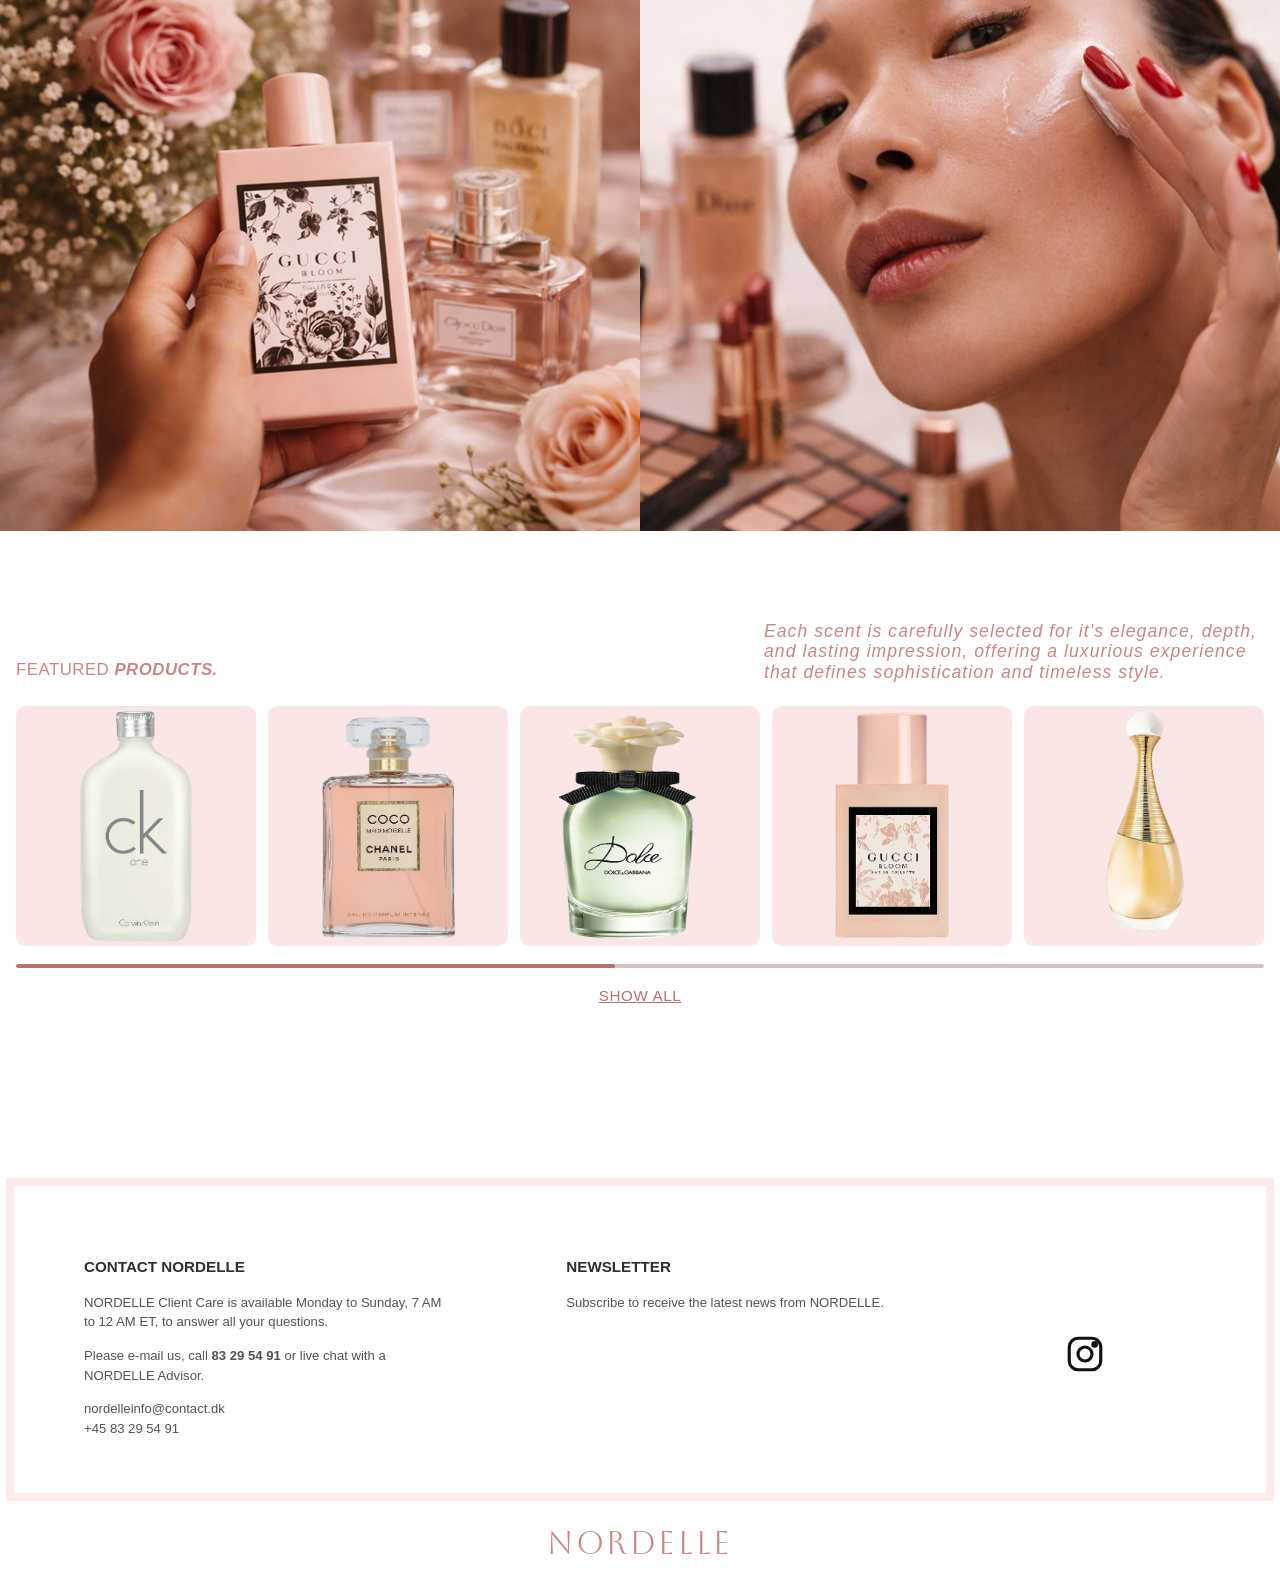
==== commit 97710ab5: "comit" ====
--- a/index.html
+++ b/index.html
@@ -137,7 +137,7 @@
       </div>
 
       <div class="show-all-wrap">
-        <a href="perfumes.html" class="show-all">SHOW ALL</a>
+        <a href="parfumer.html" class="show-all">SHOW ALL</a>
       </div>
     </section>
 
--- a/css/generel.css
+++ b/css/generel.css
@@ -26,3 +26,67 @@
   margin-left: auto;
   margin-right: auto;
 }
+/* ------------- Reset ------------- */
+
+/* Sørger for at padding og border tælles med i elementets bredde/højde */
+*,
+*::before,
+*::after {
+  box-sizing: border-box;
+}
+
+/* Fjerner browserens standard margin og padding */
+* {
+  margin: 0;
+  padding: 0;
+}
+
+/* Forbedrer læsbarheden af tekst */
+body {
+  line-height: 1.5;
+  -webkit-font-smoothing: antialiased;
+}
+
+/* Gør billeder og medier responsive */
+img,
+picture,
+video,
+canvas,
+svg {
+  display: block;
+  max-width: 100%;
+}
+
+/* Sikrer at formularfelter arver font fra body */
+input,
+button,
+textarea,
+select {
+  font: inherit;
+}
+
+/* Forhindrer tekst i at flyde ud over containeren */
+p,
+h1,
+h2,
+h3,
+h4,
+h5,
+h6 {
+  overflow-wrap: break-word;
+}
+
+/* Gør brødtekst mere læsevenlig */
+p {
+  text-wrap: pretty;
+}
+
+/* Balancerer linjebrud i overskrifter */
+h1,
+h2,
+h3,
+h4,
+h5,
+h6 {
+  text-wrap: balance;
+}
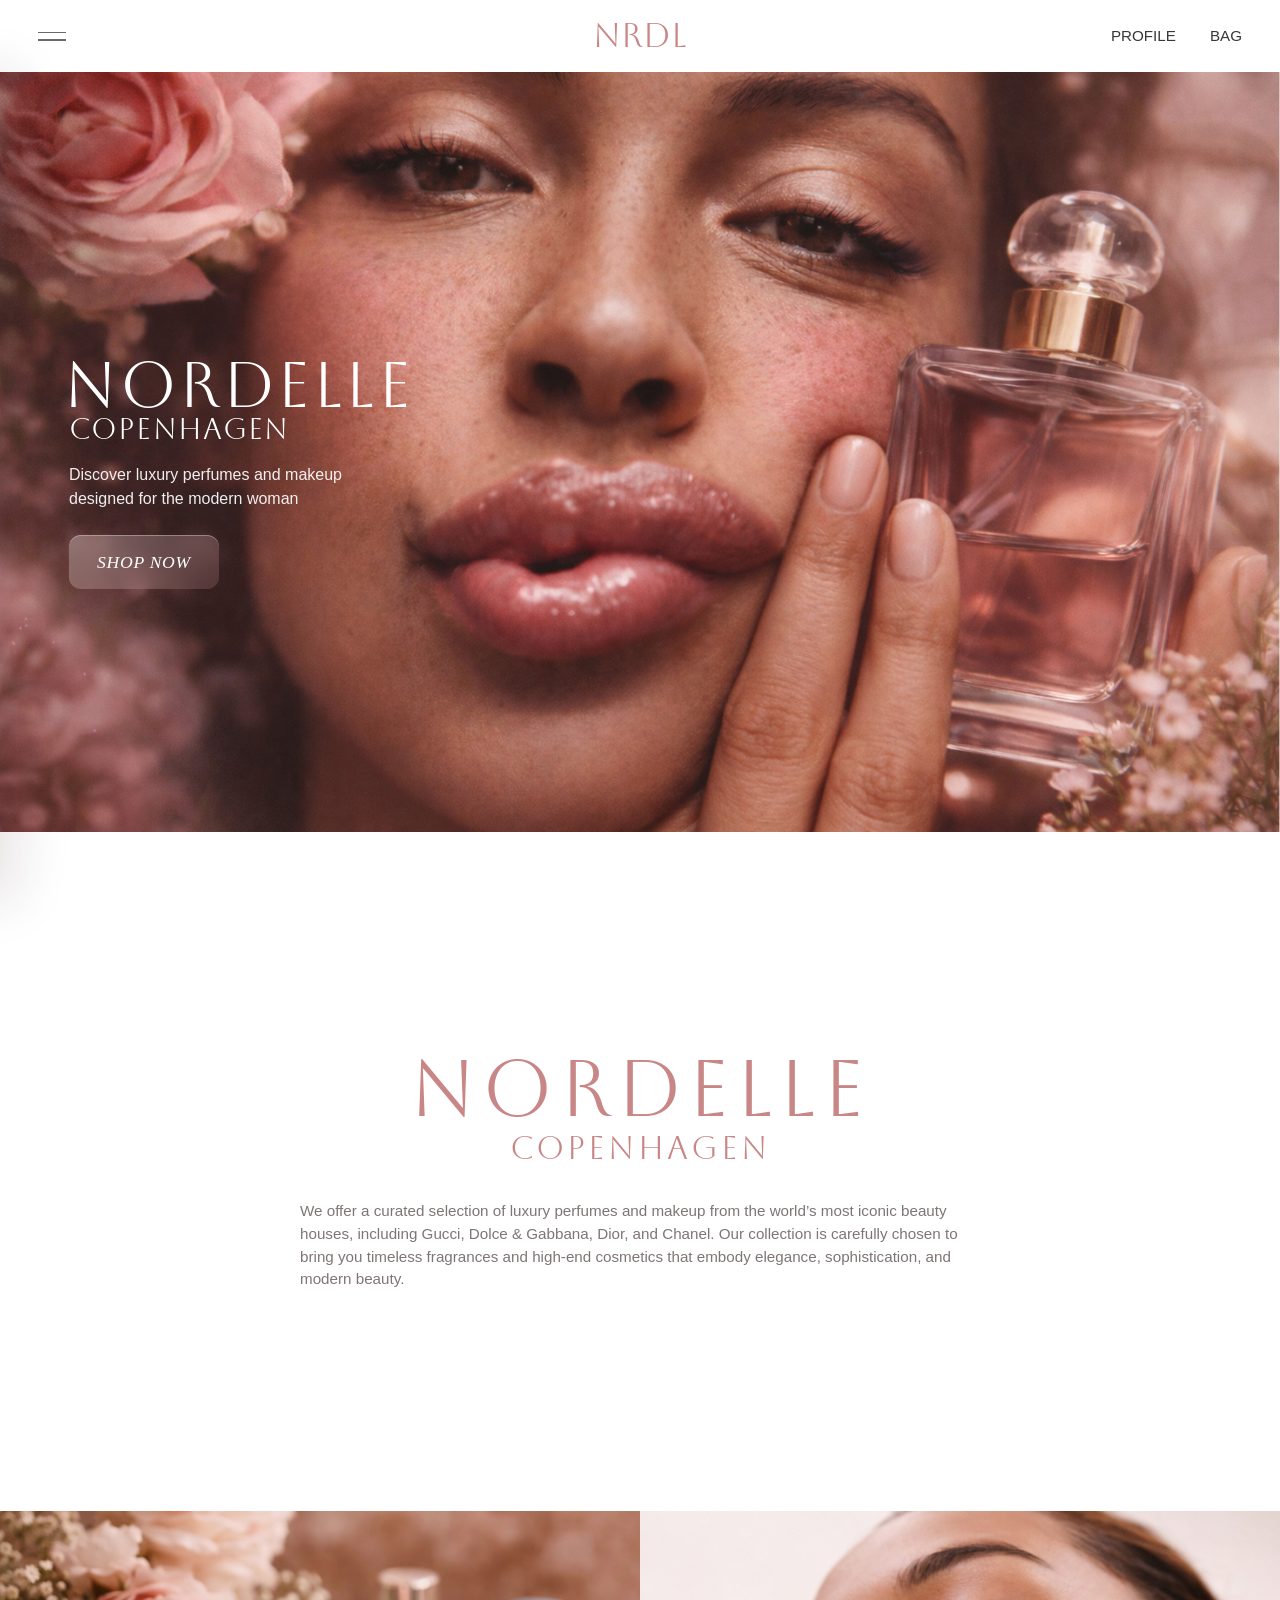
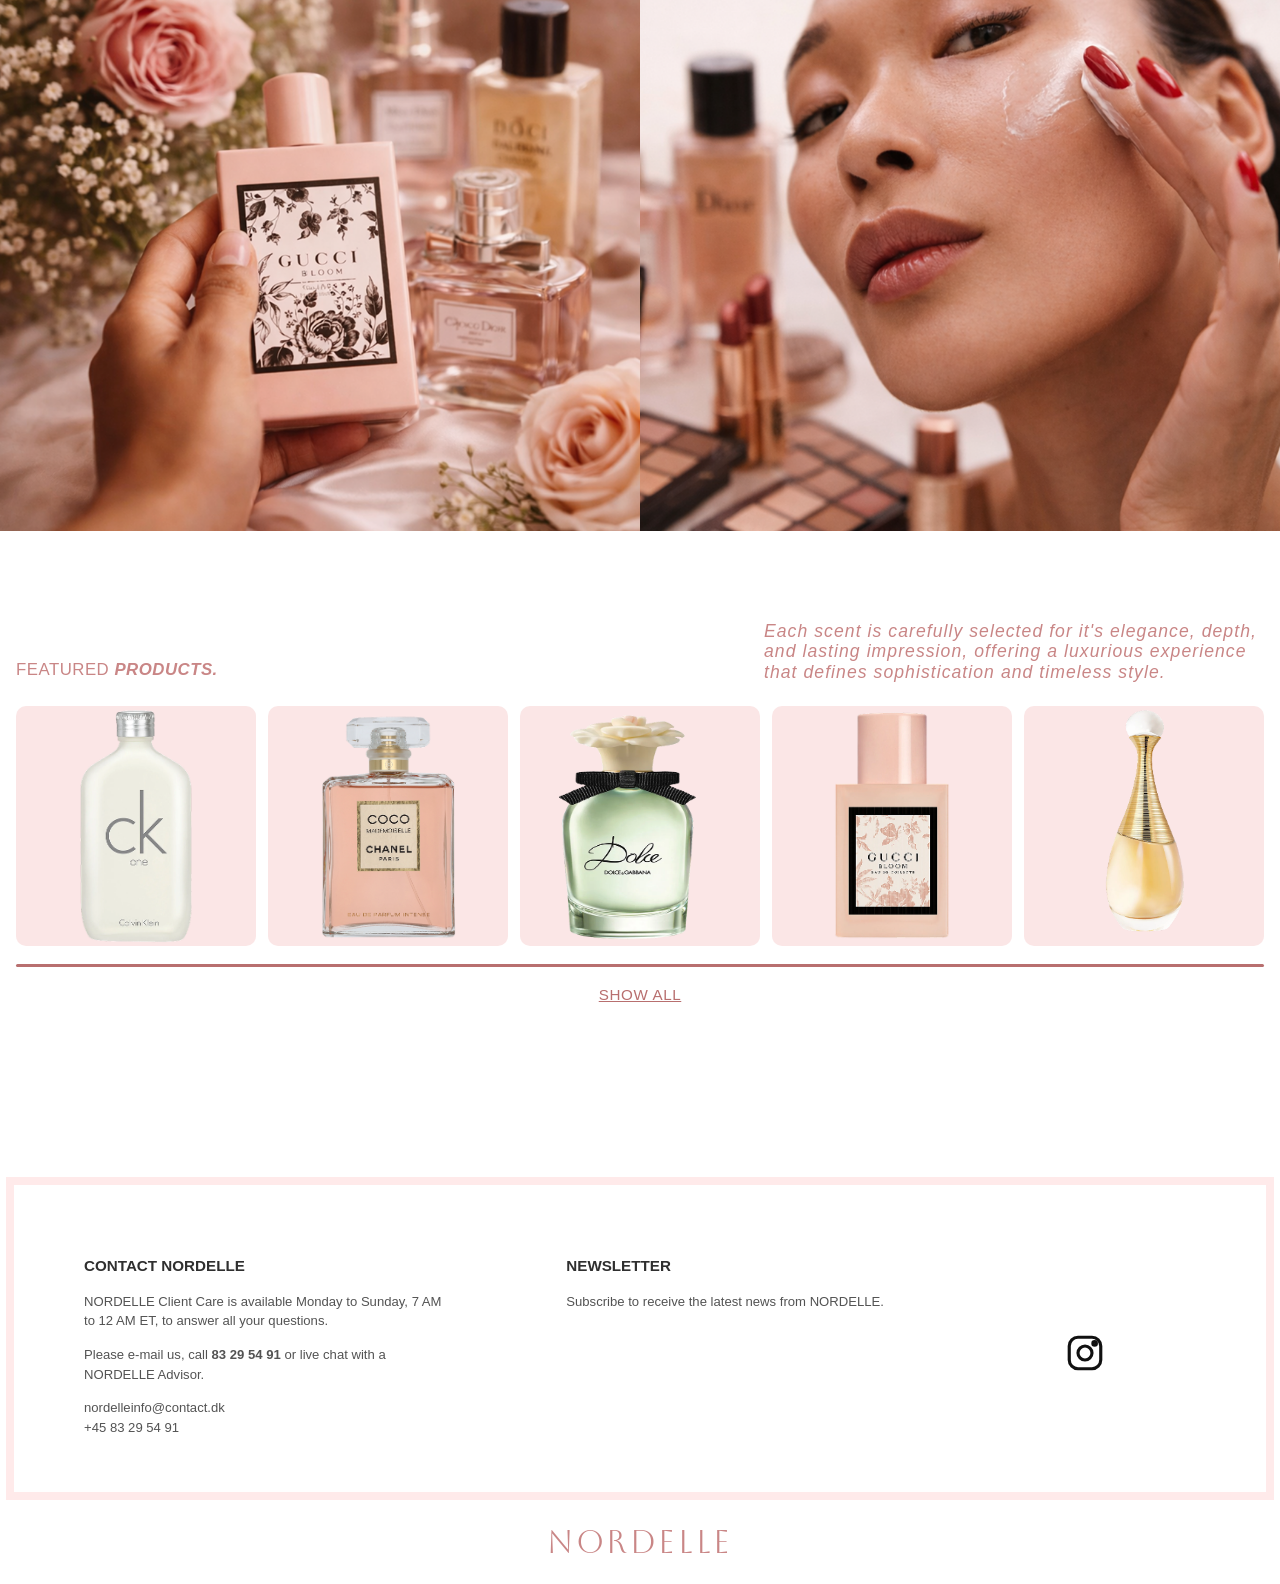
==== commit 1144c704: "slider comit" ====
--- a/index.html
+++ b/index.html
@@ -116,19 +116,33 @@
 
       <div class="product-slider">
         <div class="product-card">
-          <img src="billeder/calvin.png" alt="Perfume 1" />
-        </div>
-        <div class="product-card">
-          <img src="billeder/chanel.png" alt="Perfume 2" />
-        </div>
-        <div class="product-card">
-          <img src="billeder/dolce.png" alt="Perfume 3" />
-        </div>
-        <div class="product-card">
-          <img src="billeder/gucci.png" alt="Perfume 4" />
-        </div>
-        <div class="product-card">
-          <img src="billeder/dior.png" alt="Perfume 5" />
+          <a href="product.html?id=6">
+            <img src="billeder/calvin.png" alt="Calvin Klein" />
+          </a>
+        </div>
+
+        <div class="product-card">
+          <a href="product.html?id=7">
+            <img src="billeder/chanel.png" alt="Chanel" />
+          </a>
+        </div>
+
+        <div class="product-card">
+          <a href="product.html?id=9">
+            <img src="billeder/dolce.png" alt="Dolce & Gabbana" />
+          </a>
+        </div>
+
+        <div class="product-card">
+          <a href="product.html?id=10">
+            <img src="billeder/gucci.png" alt="Gucci" />
+          </a>
+        </div>
+
+        <div class="product-card">
+          <a href="product.html?id=8">
+            <img src="billeder/dior.png" alt="Dior" />
+          </a>
         </div>
       </div>
 
--- a/css/index.css
+++ b/css/index.css
@@ -479,6 +479,10 @@
   aspect-ratio: 1 / 1;
 }
 
+.product-card:hover {
+  border: #b86f6f 1px solid;
+}
+
 .product-card img {
   width: 100%;
   height: 100%;
@@ -489,18 +493,11 @@
 /* Slider line */
 .slider-line {
   max-width: 1560px;
-  height: 4px;
-  background: #d7c2c2;
+  height: 3px;
+  background: var(--rose-dark);
   margin: 18px auto 16px;
   border-radius: 999px;
   overflow: hidden;
-}
-
-.slider-progress {
-  width: 48%;
-  height: 100%;
-  background: var(--rose-dark);
-  border-radius: 999px;
 }
 
 /* Show all */
@@ -513,6 +510,10 @@
   text-decoration: underline;
   font-size: 0.95rem;
   letter-spacing: 0.04em;
+}
+
+.show-all:hover {
+  color: black;
 }
 
 /* Footer */
